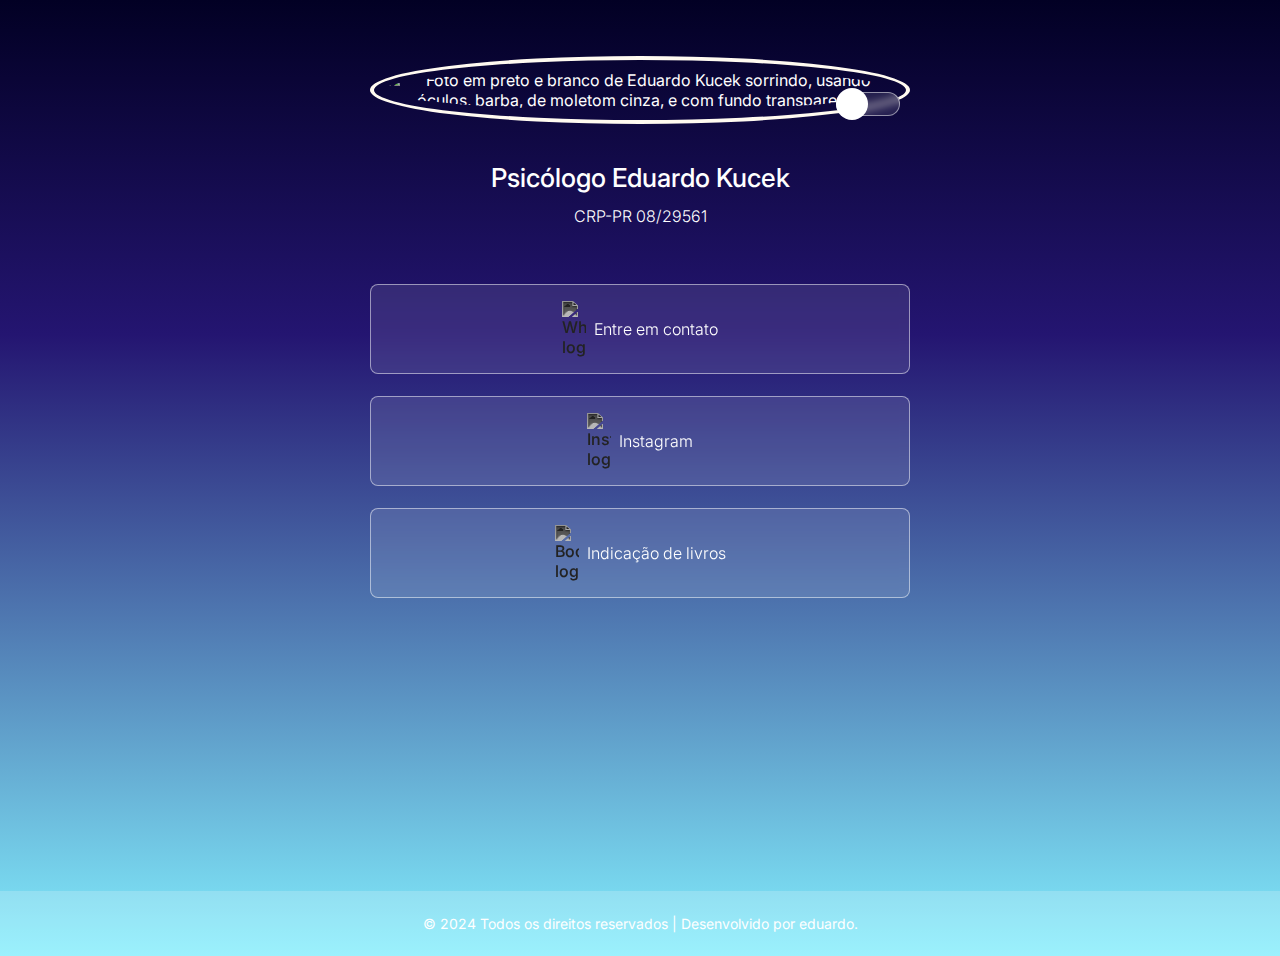
==== index.html @ eebe4b25 "v0.6 - change footer message" ====
<!DOCTYPE html>
<html lang="en">
  <head>
    <link
      href="https://fonts.googleapis.com/css2?family=Inter:wght@400;500&display=swap"
      rel="stylesheet"
    />
    <meta charset="UTF-8" />
    <meta name="viewport" content="width=device-width, initial-scale=1.0" />
    <link rel="stylesheet" href="./src/styles/index.css" />
    <link
      rel="shortcut icon"
      href="./src/assets/favicon.svg"
      type="image/x-icon"
    />
    <title>Psico Eduardo Kucek</title>
  </head>
  <body>
    <div class="container">
      <img
        id="profile__image"
        src="src/assets/eduardobw.jpg"
        alt="Foto em preto e branco de Eduardo Kucek sorrindo, usando óculos, barba, de moletom cinza, e com fundo transparente."
      />
      <p>Psicólogo Eduardo Kucek</p>
      <span>CRP-PR 08/29561</span>
      <div id="switch" onclick="toggleMode()">
        <button></button>
        <span></span>
      </div>
      <ul class="list">
        <a href="https://wa.me/message/UL5EVSKJXIA6C1" target="_blank">
          <li class="item">
            <img
              class="item__icon"
              src="src/assets/whatsapp.svg"
              alt="WhatsApp logo"
              fill="#ffffff"
            />
            <span>Entre em contato</span>
          </li>
        </a>
        <a href="https://instagram.com/psieduardokucek" target="_blank">
          <li class="item">
            <img
              class="item__icon"
              src="src/assets/instagram.svg"
              alt="Instagram logo"
            />
            <span>Instagram</span>
          </li>
        </a>
        <a href="#">
          <li class="item">
            <img class="item__icon" src="src/assets/book.svg" alt="Book logo" />
            <span>Indicação de livros</span>
          </li>
        </a>
      </ul>
    </div>
    <footer>
      © 2024 Todos os direitos reservados | Desenvolvido por
      <a href="https://github.com/eduardokucek" target="_blank">eduardo</a>.
    </footer>
    <script src="./src/scripts/index.js"></script>
  </body>
</html>
---- src/styles/index.css ----
* {
  margin: 0;
  padding: 0;
  box-sizing: border-box;
  list-style: none;
  text-decoration: none;
}

:root {
  --text-color: #fff;
  --bg-color: linear-gradient(
    180deg,
    rgba(2, 0, 36, 1) 0%,
    rgba(36, 21, 113, 1) 35%,
    rgba(130, 238, 253, 1) 100%
  );
  --stroke-color: rgba(255, 255, 255, 0.5);
  --surface-color: rgba(255, 255, 255, 0.1);
  --surface-color-hover: rgba(255, 255, 255, 0.05);
  --highlight-color: rgba(255, 255, 255, 0.2);
  --switch-bg-url: url("../assets/moon-stars.svg");
  --filter-icons: invert(100%) sepia(100%) saturate(0%) hue-rotate(-21deg)
    brightness(137%) contrast(73%);
}

.light {
  --text-color: #000;
  --bg-color: linear-gradient(
    180deg,
    rgba(57, 68, 188, 1) 0%,
    rgba(99, 197, 218, 1) 35%,
    rgba(255, 255, 255, 1) 100%
  );
  --stroke-color: rgba(0, 0, 0, 0.5);
  --surface-color: rgba(0, 0, 0, 0.1);
  --surface-color-hover: rgba(0, 0, 0, 0.05);
  --highlight-color: rgba(0, 0, 0, 0.2);
  --switch-bg-url: url("../assets/sun.svg");
  --filter-icons: invert(0%) sepia(0%) saturate(0%) hue-rotate(0deg)
    brightness(100%) contrast(100%);
}

body {
  position: relative;
  height: 100vh;

  transition: 0.3s;

  background: var(--bg-color);
}

body * {
  font-family: "Inter", sans-serif;
  color: var(--text-color);
}

.container {
  width: 100%;
  max-width: 588px;
  margin: 56px auto 0px;
  text-align: center;
  padding: 0 24px;
}

.container #profile__image {
  height: 340px;
  width: 340px;

  object-fit: cover;

  border-radius: 50%;
  border: 4px solid floralwhite;

  margin: 0 auto;
  padding: 10px;
}

.container p {
  font-size: 26px;
  font-weight: 500;
  line-height: 24px;

  margin: 42px 24px 14px 24px;
}

.container span {
  font-weight: 300;
  line-height: 24px;
}

#switch {
  position: absolute;
  width: 64px;
  margin: 0 auto;
  top: 36px;
  right: 380px;
}

#switch button {
  position: absolute;
  z-index: 1;
  left: 0;
  top: -4px;
  height: 32px;
  width: 32px;
  background: #fff var(--switch-bg-url) no-repeat center;
  border: 0;
  border-radius: 50%;
  cursor: pointer;
  animation: slide-out 0.4s;
}

#switch button:hover {
  outline: 10px solid var(--highlight-color);
  transition: 0.4s ease-out;
}

.light #switch button {
  animation: slide-in 0.4s forwards;
}

#switch span {
  display: block;
  height: 24px;
  width: 64px;
  background: var(--surface-color);
  border: 1px solid var(--stroke-color);
  backdrop-filter: blur(4px);
  -webkit-backdrop-filter: blur(4px);
  border-radius: 9999px;
}

.list {
  display: flex;

  flex-direction: column;
  gap: 22px;

  margin: 32px 0;

  padding: 24px 0;
}

.list .item {
  display: flex;
  align-items: center;
  justify-content: center;

  padding: 16px 24px;
  gap: 8px;

  background: var(--surface-color);
  border: 1px solid var(--stroke-color);
  border-radius: 8px;

  backdrop-filter: blur(4px);
  -webkit-backdrop-filter: blur(4px);

  font-weight: 500;

  transition: 0.3s;
}

.list .item .item__icon {
  width: 24px;
  filter: var(--filter-icons);
}

.list .item:hover {
  background: var(--surface-color-hover);
  border: 1px solid var(--text-color);
  cursor: pointer;
}

.social__icons {
  display: flex;

  align-items: center;
  justify-content: center;
  gap: 16px;

  font-size: 24px;

  padding: 24px 0;
}

footer {
  position: absolute;
  bottom: 0;
  width: 100%;

  padding: 24px 0;
  text-align: center;

  font-size: 14px;

  background: var(--highlight-color);
}

/* Media Queries */
@media (min-width: 700px) {
  :root {
    --bg-url: url("../assets/bg-desktop.jpg");
  }

  .light {
    --bg-url: url("../assets/bg-desktop-light.jpg");
  }
}

/* Animation */
@keyframes slide-in {
  from {
    transform: translateX(0);
  }
  to {
    transform: translateX(100%);
  }
}

@keyframes slide-out {
  from {
    transform: translateX(100%);
  }
  to {
    transform: translateX(0);
  }
}
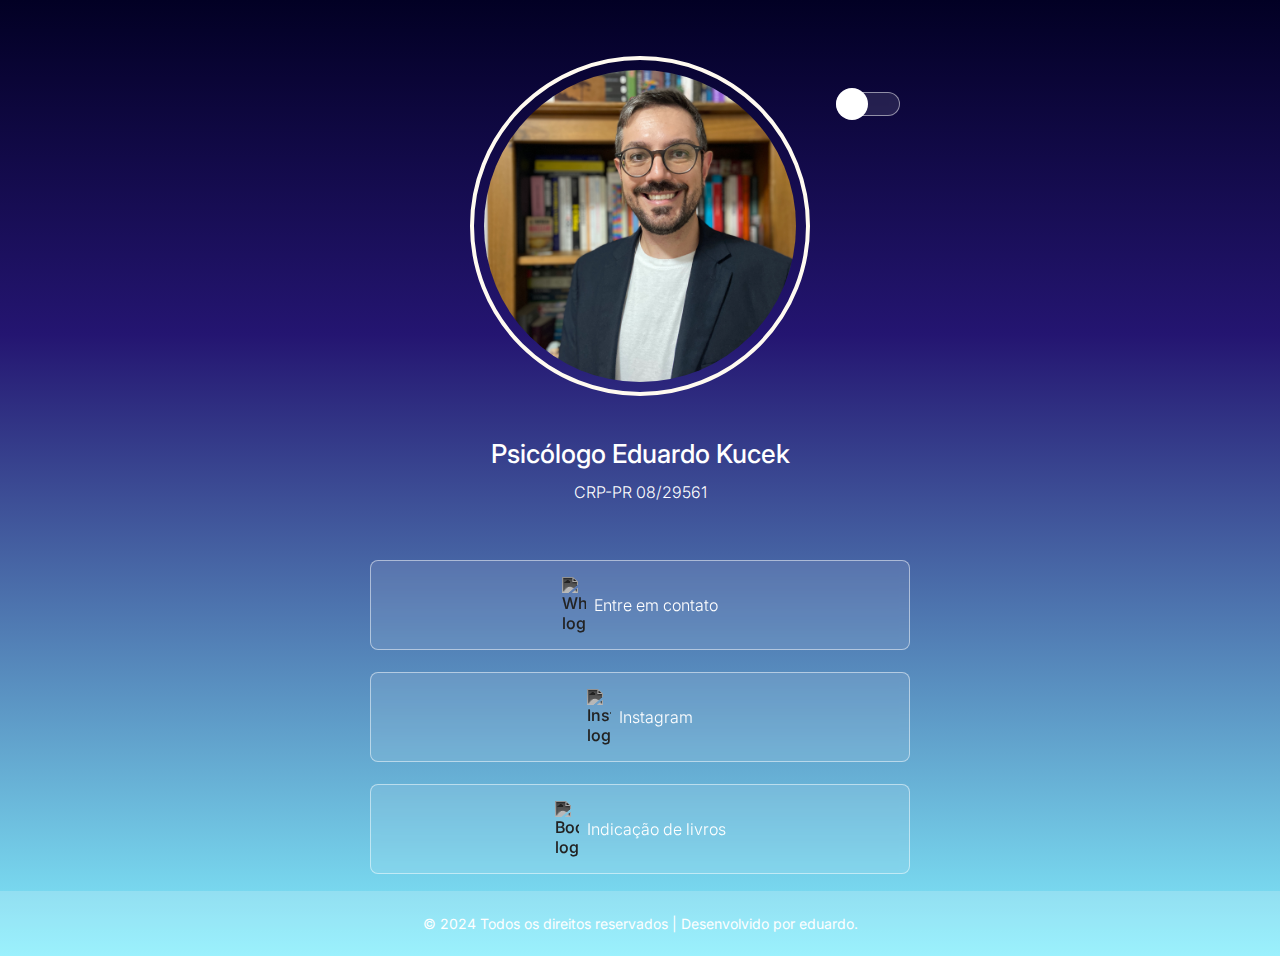
==== commit ea057221: "v0.7 - change profile photo" ====
--- a/index.html
+++ b/index.html
@@ -19,7 +19,7 @@
     <div class="container">
       <img
         id="profile__image"
-        src="src/assets/eduardobw.jpg"
+        src="src/assets/psieduardocolor.JPG"
         alt="Foto em preto e branco de Eduardo Kucek sorrindo, usando óculos, barba, de moletom cinza, e com fundo transparente."
       />
       <p>Psicólogo Eduardo Kucek</p>
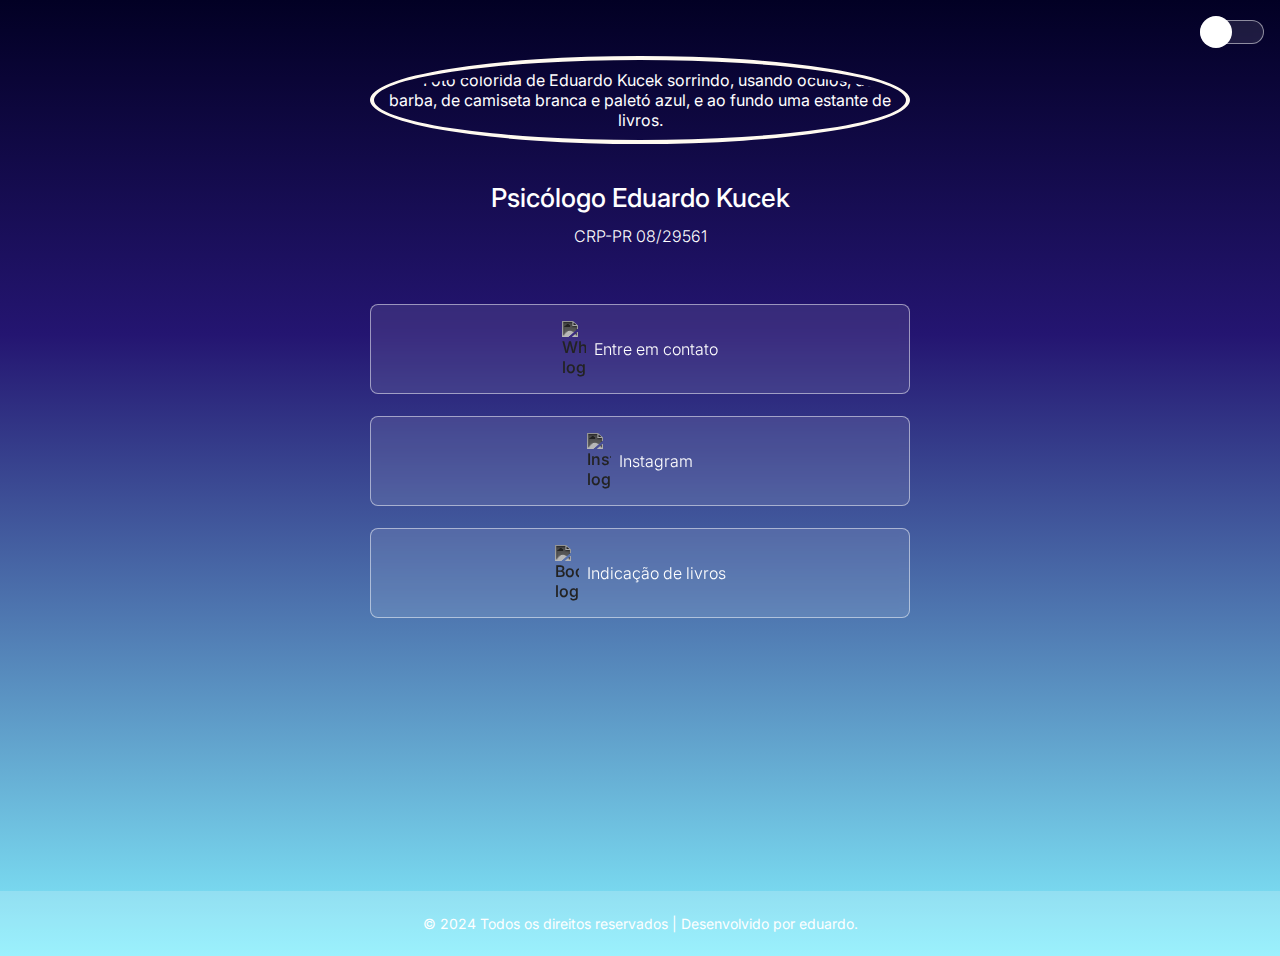
==== commit b1be42b1: "main/v1.1 - update profile image extension" ====
--- a/index.html
+++ b/index.html
@@ -19,8 +19,8 @@
     <div class="container">
       <img
         id="profile__image"
-        src="src/assets/psieduardocolor.JPG"
-        alt="Foto em preto e branco de Eduardo Kucek sorrindo, usando óculos, barba, de moletom cinza, e com fundo transparente."
+        src="src/assets/psieduardocolor.jpg"
+        alt="Foto colorida de Eduardo Kucek sorrindo, usando óculos, de barba, de camiseta branca e paletó azul, e ao fundo uma estante de livros."
       />
       <p>Psicólogo Eduardo Kucek</p>
       <span>CRP-PR 08/29561</span>
--- a/src/styles/index.css
+++ b/src/styles/index.css
@@ -42,6 +42,7 @@
 
 body {
   position: relative;
+
   height: 100vh;
 
   transition: 0.3s;
@@ -63,9 +64,6 @@
 }
 
 .container #profile__image {
-  height: 340px;
-  width: 340px;
-
   object-fit: cover;
 
   border-radius: 50%;
@@ -92,8 +90,6 @@
   position: absolute;
   width: 64px;
   margin: 0 auto;
-  top: 36px;
-  right: 380px;
 }
 
 #switch button {
@@ -198,6 +194,18 @@
 }
 
 /* Media Queries */
+@media (max-width: 480px), (min-width: 481px) {
+  #switch {
+    top: -36px;
+    right: 16px;
+  }
+
+  .container #profile__image {
+    height: 280px;
+    width: 280px;
+  }
+}
+
 @media (min-width: 700px) {
   :root {
     --bg-url: url("../assets/bg-desktop.jpg");
@@ -205,6 +213,11 @@
 
   .light {
     --bg-url: url("../assets/bg-desktop-light.jpg");
+  }
+
+  .container #profile__image {
+    height: 340px;
+    width: 340px;
   }
 }
 
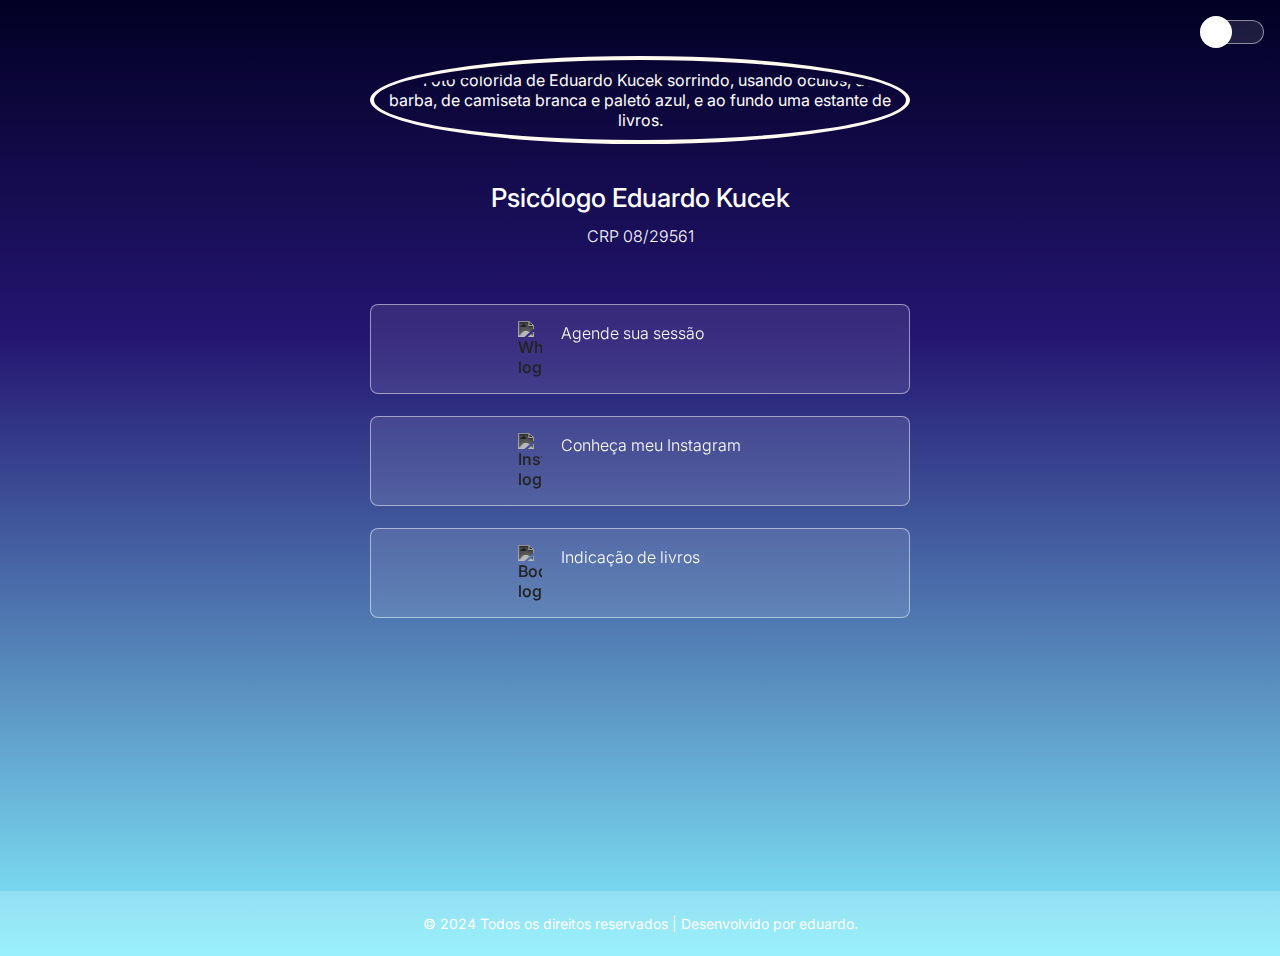
==== commit f6496bfb: "main/v2.0 - create books page" ====
--- a/index.html
+++ b/index.html
@@ -7,6 +7,7 @@
     />
     <meta charset="UTF-8" />
     <meta name="viewport" content="width=device-width, initial-scale=1.0" />
+    <link rel="stylesheet" href="/src/styles/global.css" />
     <link rel="stylesheet" href="./src/styles/index.css" />
     <link
       rel="shortcut icon"
@@ -19,11 +20,11 @@
     <div class="container">
       <img
         id="profile__image"
-        src="src/assets/psieduardocolor.jpg"
+        src="src/assets/eduardocolor.jpg"
         alt="Foto colorida de Eduardo Kucek sorrindo, usando óculos, de barba, de camiseta branca e paletó azul, e ao fundo uma estante de livros."
       />
       <p>Psicólogo Eduardo Kucek</p>
-      <span>CRP-PR 08/29561</span>
+      <span>CRP 08/29561</span>
       <div id="switch" onclick="toggleMode()">
         <button></button>
         <span></span>
@@ -31,29 +32,39 @@
       <ul class="list">
         <a href="https://wa.me/message/UL5EVSKJXIA6C1" target="_blank">
           <li class="item">
-            <img
-              class="item__icon"
-              src="src/assets/whatsapp.svg"
-              alt="WhatsApp logo"
-              fill="#ffffff"
-            />
-            <span>Entre em contato</span>
+            <div class="item__content">
+              <img
+                class="item__icon"
+                src="src/assets/whatsapp.svg"
+                alt="WhatsApp logo"
+                fill="#ffffff"
+              />
+              <span>Agende sua sessão</span>
+            </div>
           </li>
         </a>
         <a href="https://instagram.com/psieduardokucek" target="_blank">
           <li class="item">
-            <img
-              class="item__icon"
-              src="src/assets/instagram.svg"
-              alt="Instagram logo"
-            />
-            <span>Instagram</span>
+            <div class="item__content">
+              <img
+                class="item__icon"
+                src="src/assets/instagram.svg"
+                alt="Instagram logo"
+              />
+              <span>Conheça meu Instagram</span>
+            </div>
           </li>
         </a>
-        <a href="#">
+        <a href="src/pages/books.html">
           <li class="item">
-            <img class="item__icon" src="src/assets/book.svg" alt="Book logo" />
-            <span>Indicação de livros</span>
+            <div class="item__content">
+              <img
+                class="item__icon"
+                src="src/assets/book.svg"
+                alt="Book logo"
+              />
+              <span>Indicação de livros</span>
+            </div>
           </li>
         </a>
       </ul>
--- a/src/styles/global.css
+++ b/src/styles/global.css
@@ -0,0 +1,79 @@
+* {
+  margin: 0;
+  padding: 0;
+  box-sizing: border-box;
+  list-style: none;
+  text-decoration: none;
+}
+
+html {
+  scroll-behavior: smooth;
+}
+
+body {
+  position: relative;
+
+  height: 100vh;
+
+  transition: 0.3s;
+
+  font-family: "Inter", sans-serif;
+  color: var(--text-color);
+}
+
+a {
+  color: var(--text-color);
+
+  text-decoration: none;
+}
+
+button {
+  border: none;
+  background: none;
+}
+
+:root {
+  --text-color: #fff;
+  --bg-color: linear-gradient(
+    180deg,
+    rgba(2, 0, 36, 1) 0%,
+    rgba(36, 21, 113, 1) 35%,
+    rgba(130, 238, 253, 1) 100%
+  );
+  --stroke-color: rgba(255, 255, 255, 0.5);
+  --surface-color: rgba(255, 255, 255, 0.1);
+  --surface-color-hover: rgba(255, 255, 255, 0.05);
+  --highlight-color: rgba(255, 255, 255, 0.2);
+  --books-header-primary: rgba(19, 25, 33);
+  --books-header-secondary: rgba(35, 47, 62);
+  --books-text-primary: rgba(19, 25, 33);
+  --button-bg: rgba(255, 216, 20);
+  --logo-bg: rgba(255, 216, 20);
+  --switch-bg-url: url("../assets/moon-stars.svg");
+  --filter-icons: invert(100%) sepia(100%) saturate(0%) hue-rotate(-21deg)
+    brightness(137%) contrast(73%);
+  --scrollbar-bg: rgb(232, 232, 232);
+  --scrollbar-color: rgba(35, 47, 6);
+  --dialog-bg: rgb(255, 216, 20, 0.8);
+  --button-dialog-bg: rgb(255, 216, 20);
+}
+
+/* width */
+::-webkit-scrollbar {
+  width: 10px;
+}
+
+/* Track */
+::-webkit-scrollbar-track {
+  background: var(--scrollbar-bg);
+}
+
+/* Handle */
+::-webkit-scrollbar-thumb {
+  background: var(--scrollbar-color);
+}
+
+/* Handle on hover */
+/* ::-webkit-scrollbar-thumb:hover {
+  background: var(--scrollbar-hover);
+} */
--- a/src/styles/index.css
+++ b/src/styles/index.css
@@ -1,28 +1,3 @@
-* {
-  margin: 0;
-  padding: 0;
-  box-sizing: border-box;
-  list-style: none;
-  text-decoration: none;
-}
-
-:root {
-  --text-color: #fff;
-  --bg-color: linear-gradient(
-    180deg,
-    rgba(2, 0, 36, 1) 0%,
-    rgba(36, 21, 113, 1) 35%,
-    rgba(130, 238, 253, 1) 100%
-  );
-  --stroke-color: rgba(255, 255, 255, 0.5);
-  --surface-color: rgba(255, 255, 255, 0.1);
-  --surface-color-hover: rgba(255, 255, 255, 0.05);
-  --highlight-color: rgba(255, 255, 255, 0.2);
-  --switch-bg-url: url("../assets/moon-stars.svg");
-  --filter-icons: invert(100%) sepia(100%) saturate(0%) hue-rotate(-21deg)
-    brightness(137%) contrast(73%);
-}
-
 .light {
   --text-color: #000;
   --bg-color: linear-gradient(
@@ -41,25 +16,17 @@
 }
 
 body {
-  position: relative;
-
-  height: 100vh;
-
-  transition: 0.3s;
-
   background: var(--bg-color);
-}
-
-body * {
-  font-family: "Inter", sans-serif;
-  color: var(--text-color);
 }
 
 .container {
   width: 100%;
   max-width: 588px;
+
   margin: 56px auto 0px;
+
   text-align: center;
+
   padding: 0 24px;
 }
 
@@ -88,21 +55,26 @@
 
 #switch {
   position: absolute;
+
   width: 64px;
-  margin: 0 auto;
+
+  cursor: pointer;
 }
 
 #switch button {
   position: absolute;
-  z-index: 1;
   left: 0;
   top: -4px;
+
+  z-index: 1;
   height: 32px;
   width: 32px;
+
   background: #fff var(--switch-bg-url) no-repeat center;
+
   border: 0;
   border-radius: 50%;
-  cursor: pointer;
+
   animation: slide-out 0.4s;
 }
 
@@ -117,24 +89,31 @@
 
 #switch span {
   display: block;
+
   height: 24px;
   width: 64px;
+
   background: var(--surface-color);
+
   border: 1px solid var(--stroke-color);
+  border-radius: 9999px;
+
   backdrop-filter: blur(4px);
   -webkit-backdrop-filter: blur(4px);
-  border-radius: 9999px;
 }
 
 .list {
   display: flex;
-
   flex-direction: column;
+
+  margin: 32px 0;
+
   gap: 22px;
-
-  margin: 32px 0;
-
   padding: 24px 0;
+}
+
+.list > a {
+  color: var(--text-color);
 }
 
 .list .item {
@@ -157,6 +136,15 @@
   transition: 0.3s;
 }
 
+.list .item .item__content {
+  display: flex;
+  justify-content: flex-start;
+
+  width: 50%;
+
+  gap: 0 1.2rem;
+}
+
 .list .item .item__icon {
   width: 24px;
   filter: var(--filter-icons);
@@ -164,7 +152,9 @@
 
 .list .item:hover {
   background: var(--surface-color-hover);
+
   border: 1px solid var(--text-color);
+
   cursor: pointer;
 }
 
@@ -173,22 +163,22 @@
 
   align-items: center;
   justify-content: center;
+
   gap: 16px;
+  padding: 24px 0;
 
   font-size: 24px;
-
-  padding: 24px 0;
 }
 
 footer {
   position: absolute;
   bottom: 0;
+
   width: 100%;
 
   padding: 24px 0;
+
   text-align: center;
-
-  font-size: 14px;
 
   background: var(--highlight-color);
 }
@@ -204,6 +194,10 @@
     height: 280px;
     width: 280px;
   }
+
+  footer {
+    font-size: 12px;
+  }
 }
 
 @media (min-width: 700px) {
@@ -218,6 +212,10 @@
   .container #profile__image {
     height: 340px;
     width: 340px;
+  }
+
+  footer {
+    font-size: 14px;
   }
 }
 
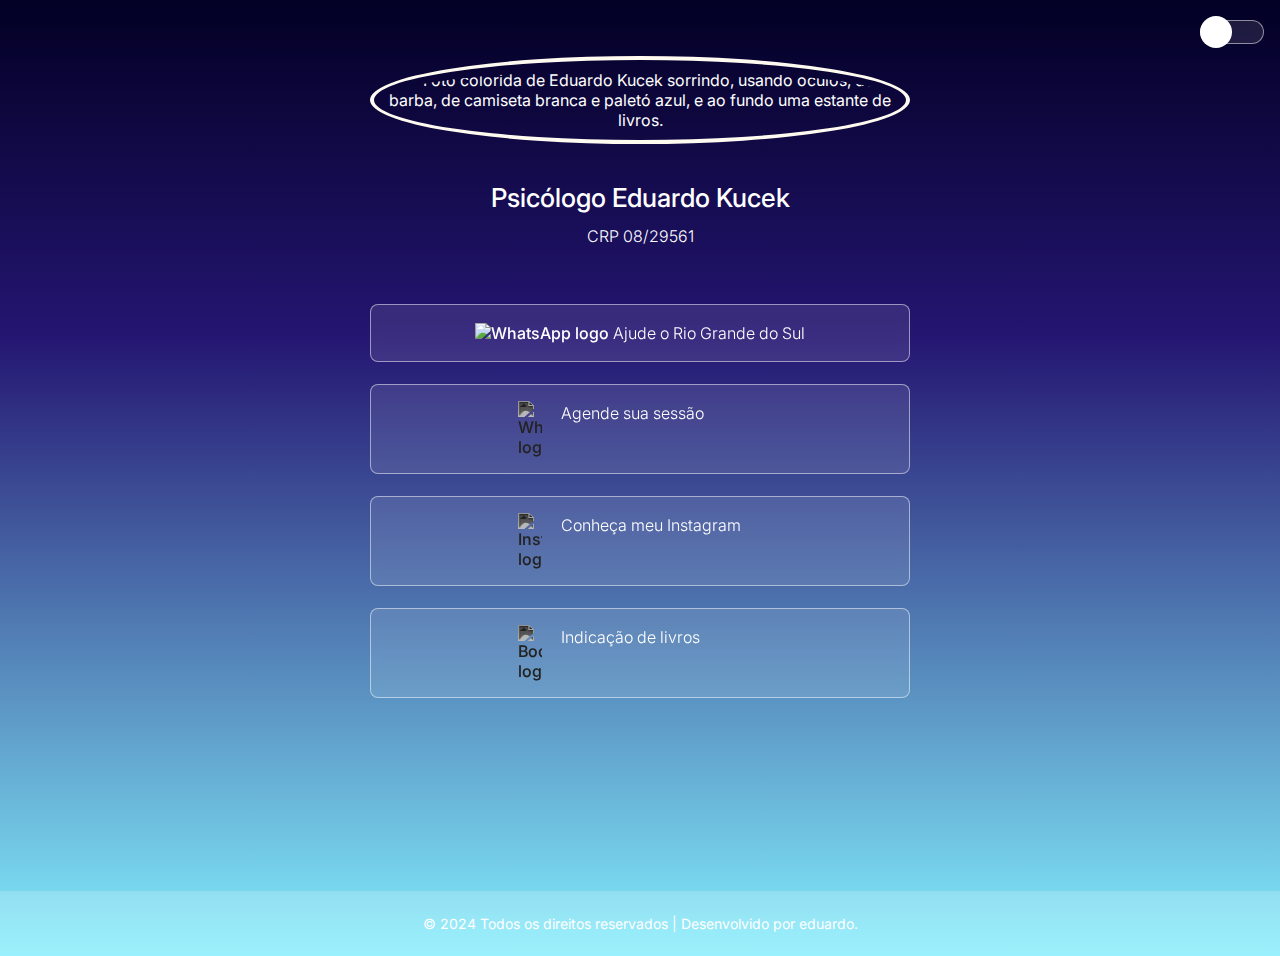
==== commit 8a0e47af: "Change Instagram link" ====
--- a/index.html
+++ b/index.html
@@ -7,7 +7,7 @@
     />
     <meta charset="UTF-8" />
     <meta name="viewport" content="width=device-width, initial-scale=1.0" />
-    <link rel="stylesheet" href="/src/styles/global.css" />
+    <link rel="stylesheet" href="./src/styles/global.css" />
     <link rel="stylesheet" href="./src/styles/index.css" />
     <link
       rel="shortcut icon"
@@ -30,6 +30,22 @@
         <span></span>
       </div>
       <ul class="list">
+        <a
+          href="https://www.vakinha.com.br/vaquinha/a-maior-campanha-solidaria-do-rs"
+          target="_blank"
+        >
+          <li class="item">
+            <div id="item__content-rs">
+              <img
+                id="item__icon-rs"
+                src="src/assets/rs.svg"
+                alt="WhatsApp logo"
+                fill="#ffffff"
+              />
+              <span>Ajude o Rio Grande do Sul</span>
+            </div>
+          </li>
+        </a>
         <a href="https://wa.me/message/UL5EVSKJXIA6C1" target="_blank">
           <li class="item">
             <div class="item__content">
@@ -43,7 +59,7 @@
             </div>
           </li>
         </a>
-        <a href="https://instagram.com/psieduardokucek" target="_blank">
+        <a href="https://instagram.com/eduardo.kucek" target="_blank">
           <li class="item">
             <div class="item__content">
               <img
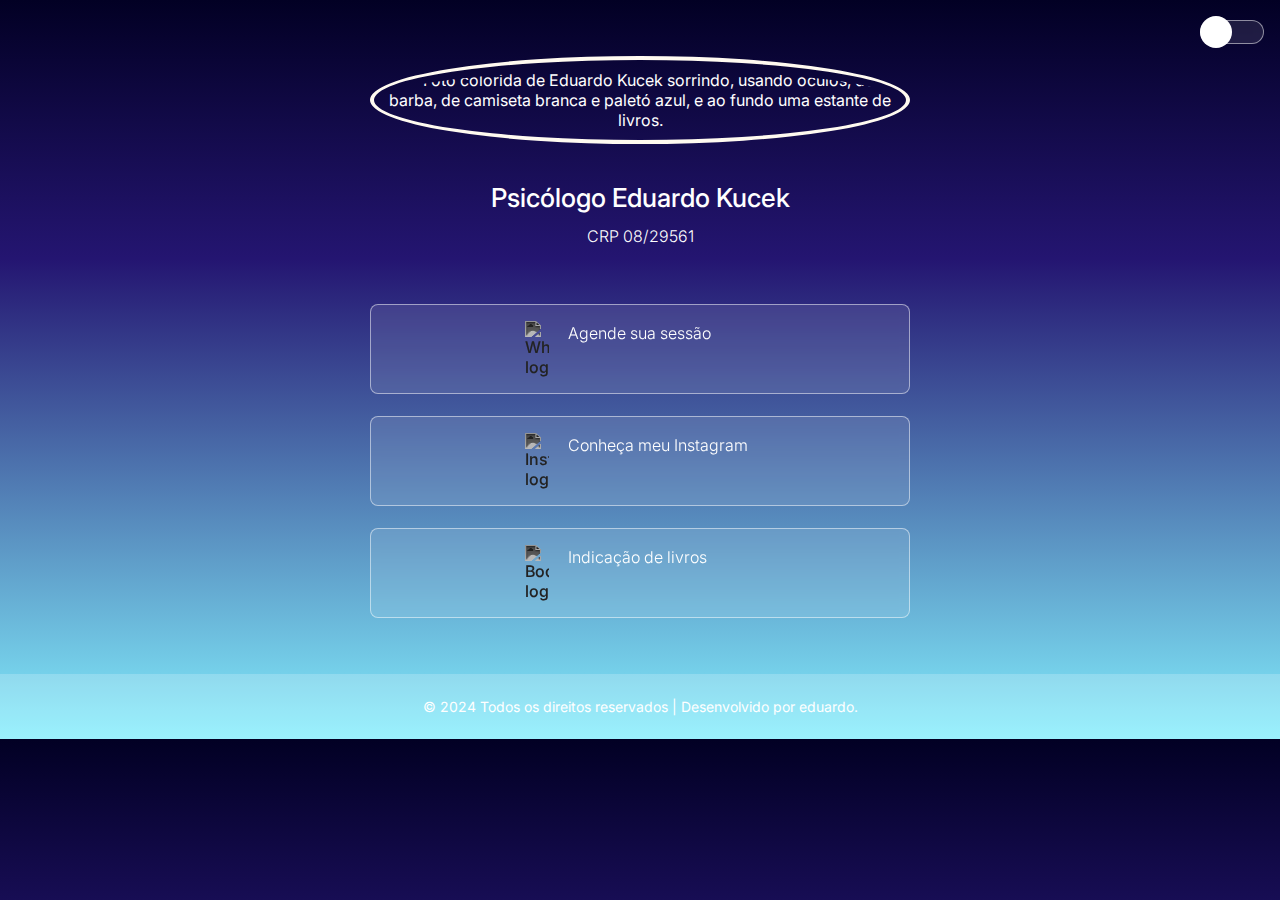
==== commit ef47d2f6: "v2.9 - remove link Vakinha RS from index" ====
--- a/index.html
+++ b/index.html
@@ -30,22 +30,6 @@
         <span></span>
       </div>
       <ul class="list">
-        <a
-          href="https://www.vakinha.com.br/vaquinha/a-maior-campanha-solidaria-do-rs"
-          target="_blank"
-        >
-          <li class="item">
-            <div id="item__content-rs">
-              <img
-                id="item__icon-rs"
-                src="src/assets/rs.svg"
-                alt="WhatsApp logo"
-                fill="#ffffff"
-              />
-              <span>Ajude o Rio Grande do Sul</span>
-            </div>
-          </li>
-        </a>
         <a href="https://wa.me/message/UL5EVSKJXIA6C1" target="_blank">
           <li class="item">
             <div class="item__content">
--- a/src/styles/global.css
+++ b/src/styles/global.css
@@ -1,37 +1,3 @@
-* {
-  margin: 0;
-  padding: 0;
-  box-sizing: border-box;
-  list-style: none;
-  text-decoration: none;
-}
-
-html {
-  scroll-behavior: smooth;
-}
-
-body {
-  position: relative;
-
-  height: 100vh;
-
-  transition: 0.3s;
-
-  font-family: "Inter", sans-serif;
-  color: var(--text-color);
-}
-
-a {
-  color: var(--text-color);
-
-  text-decoration: none;
-}
-
-button {
-  border: none;
-  background: none;
-}
-
 :root {
   --text-color: #fff;
   --bg-color: linear-gradient(
@@ -53,9 +19,42 @@
   --filter-icons: invert(100%) sepia(100%) saturate(0%) hue-rotate(-21deg)
     brightness(137%) contrast(73%);
   --scrollbar-bg: rgb(232, 232, 232);
-  --scrollbar-color: rgba(35, 47, 6);
+  --scrollbar-color: rgba(0, 0, 0, 0.5);
   --dialog-bg: rgb(255, 216, 20, 0.8);
   --button-dialog-bg: rgb(255, 216, 20);
+  --img-profile: rgb(255, 250, 240);
+}
+
+* {
+  margin: 0;
+  padding: 0;
+  box-sizing: border-box;
+  list-style: none;
+  text-decoration: none;
+}
+
+html {
+  scroll-behavior: smooth;
+}
+
+body {
+  position: relative;
+
+  transition: 0.3s;
+
+  font-family: "Inter", sans-serif;
+  color: var(--text-color);
+}
+
+a {
+  color: var(--text-color);
+
+  text-decoration: none;
+}
+
+button {
+  border: none;
+  background: none;
 }
 
 /* width */
--- a/src/styles/index.css
+++ b/src/styles/index.css
@@ -13,6 +13,7 @@
   --switch-bg-url: url("../assets/sun.svg");
   --filter-icons: invert(0%) sepia(0%) saturate(0%) hue-rotate(0deg)
     brightness(100%) contrast(100%);
+  --img-profile: rgba(0, 0, 0, 0.5);
 }
 
 body {
@@ -34,7 +35,7 @@
   object-fit: cover;
 
   border-radius: 50%;
-  border: 4px solid floralwhite;
+  border: 4px solid var(--img-profile);
 
   margin: 0 auto;
   padding: 10px;
@@ -121,7 +122,7 @@
   align-items: center;
   justify-content: center;
 
-  padding: 16px 24px;
+  padding: 16px;
   gap: 8px;
 
   background: var(--surface-color);
@@ -138,9 +139,14 @@
 
 .list .item .item__content {
   display: flex;
-  justify-content: flex-start;
-
-  width: 50%;
+
+  width: 230px;
+
+  gap: 0 1.2rem;
+}
+
+.list .item #item__content-rs {
+  display: flex;
 
   gap: 0 1.2rem;
 }
@@ -150,6 +156,10 @@
   filter: var(--filter-icons);
 }
 
+.list .item #item__icon-rs {
+  width: 24px;
+}
+
 .list .item:hover {
   background: var(--surface-color-hover);
 
@@ -171,9 +181,6 @@
 }
 
 footer {
-  position: absolute;
-  bottom: 0;
-
   width: 100%;
 
   padding: 24px 0;
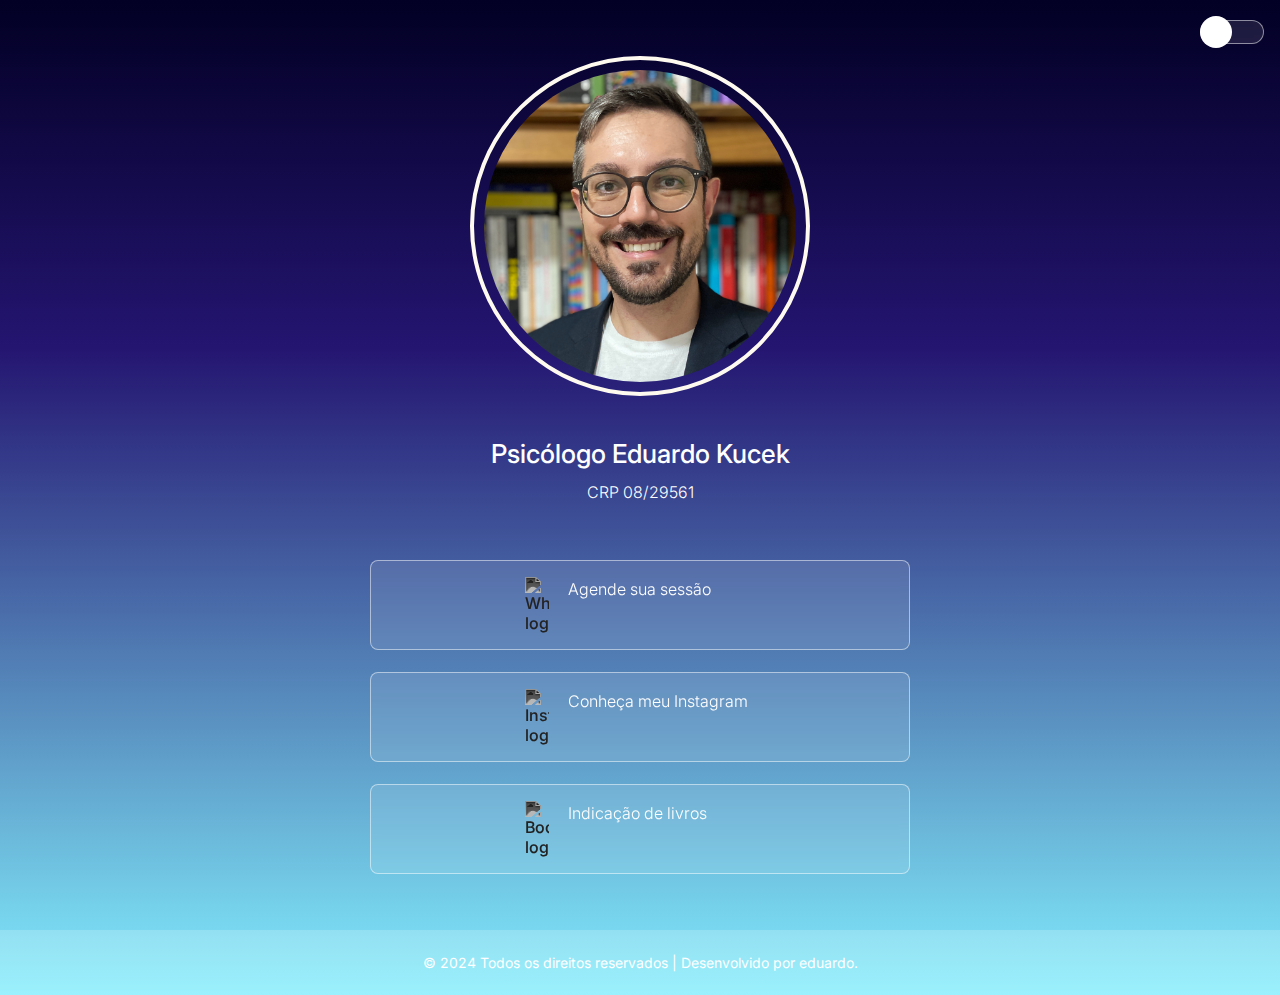
==== commit 82c35b94: "v2.19 - change file and size of profile image" ====
--- a/index.html
+++ b/index.html
@@ -20,7 +20,7 @@
     <div class="container">
       <img
         id="profile__image"
-        src="src/assets/eduardocolor.jpg"
+        src="src/assets/eduardo.jpg"
         alt="Foto colorida de Eduardo Kucek sorrindo, usando óculos, de barba, de camiseta branca e paletó azul, e ao fundo uma estante de livros."
       />
       <p>Psicólogo Eduardo Kucek</p>
--- a/src/styles/index.css
+++ b/src/styles/index.css
@@ -198,8 +198,8 @@
   }
 
   .container #profile__image {
-    height: 280px;
-    width: 280px;
+    height: 260px;
+    width: 260px;
   }
 
   footer {
